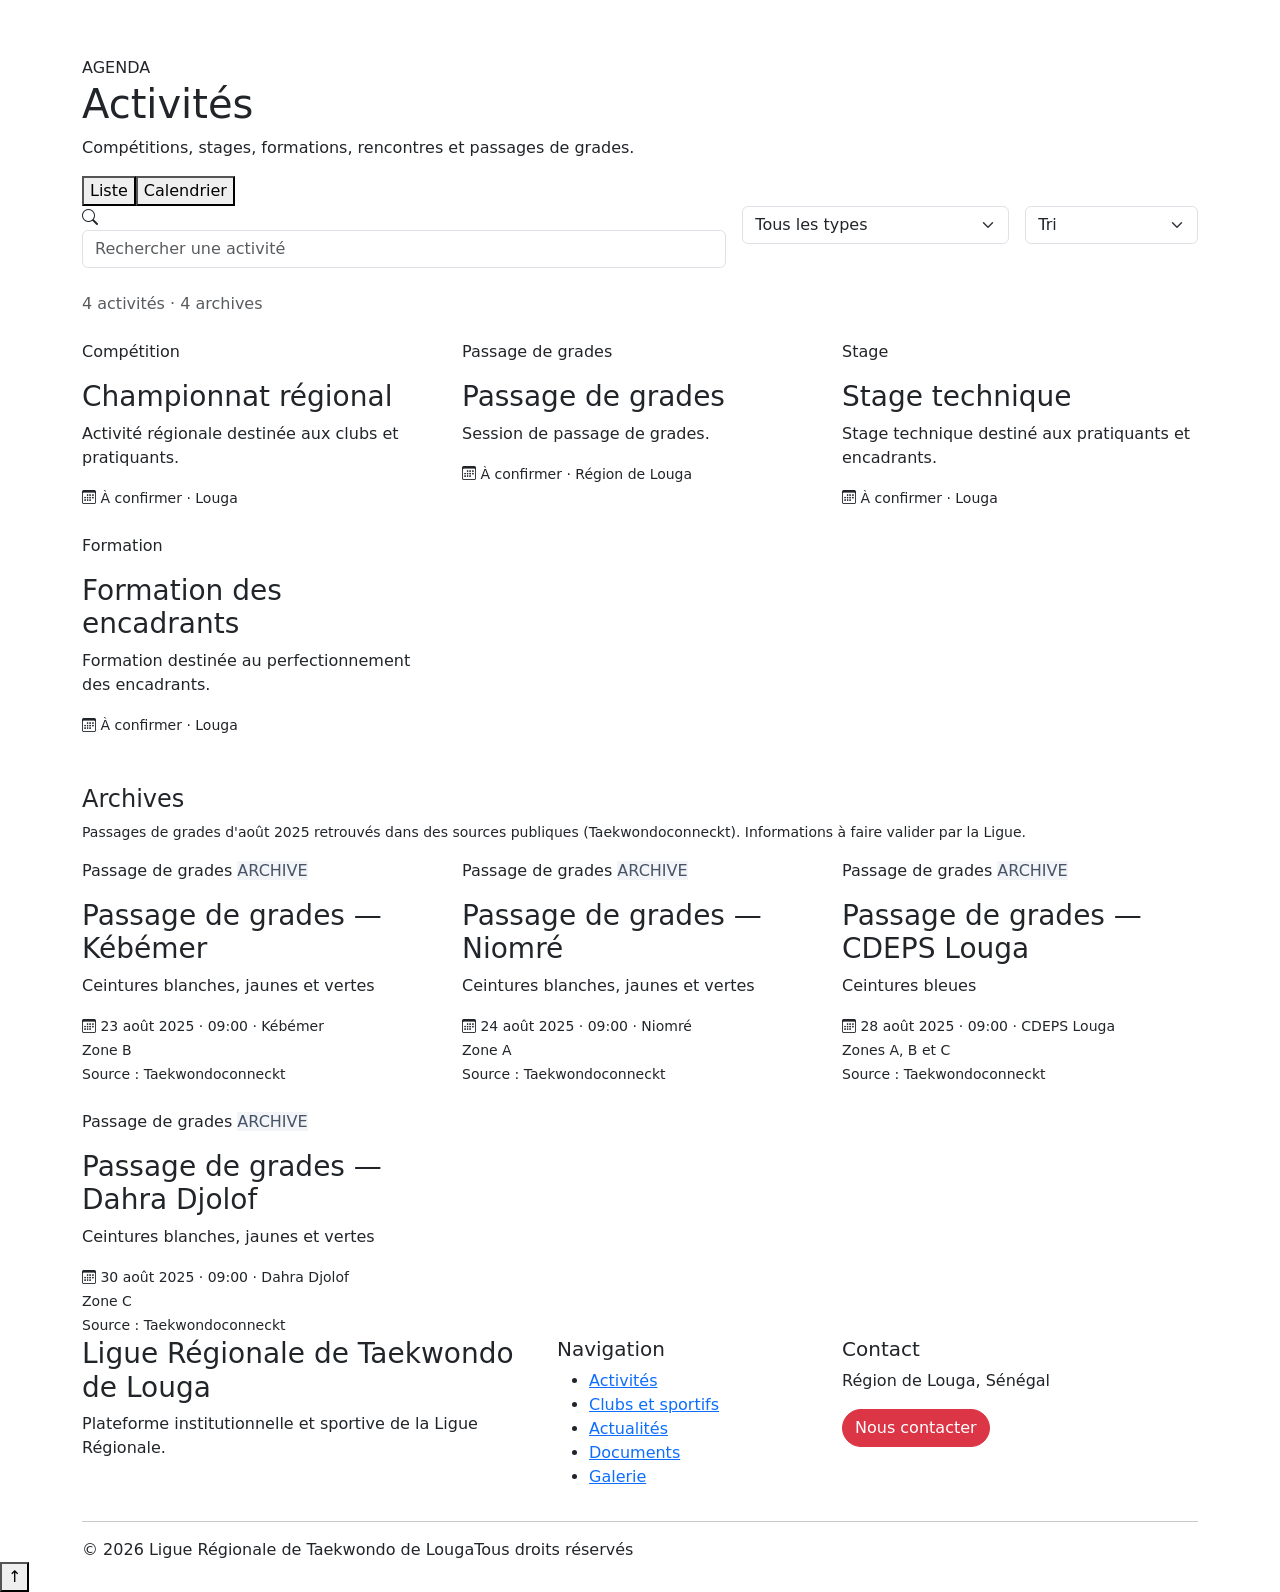
==== pages/activites.html @ bf47c0a0 "premier commit" ====
<!doctype html><html lang="fr"><head><meta charset="utf-8"><meta name="viewport" content="width=device-width,initial-scale=1"><title>Activités | Taekwondo Louga</title><meta name="description" content="Compétitions, stages, formations, rencontres, passages de grades et calendrier de la Ligue de Taekwondo de Louga."><meta name="theme-color" content="#101828"><meta property="og:type" content="website"><meta property="og:site_name" content="Ligue Régionale de Taekwondo de Louga"><meta property="og:locale" content="fr_FR"><meta property="og:title" content="Activités | Taekwondo Louga"><meta property="og:description" content="Compétitions, stages, formations, rencontres, passages de grades et calendrier de la Ligue de Taekwondo de Louga."><link rel="icon" href="../assets/images/favicon.svg" type="image/svg+xml"><link rel="apple-touch-icon" href="../assets/images/apple-touch-icon.png"><link href="https://cdn.jsdelivr.net/npm/bootstrap@5.3.3/dist/css/bootstrap.min.css" rel="stylesheet"><link href="https://cdn.jsdelivr.net/npm/bootstrap-icons@1.11.3/font/bootstrap-icons.css" rel="stylesheet"><link rel="stylesheet" href="../css/style.css"><link rel="stylesheet" href="../css/responsive.css"></head><body><div id="site-nav"></div><section class="page-hero"><div class="container"><span class="badge-soft">AGENDA</span><h1>Activités</h1><p>Compétitions, stages, formations, rencontres et passages de grades.</p></div></section><section class="section-padding"><div class="container" data-tabs><div class="tabs-bar" role="tablist"><button type="button" class="tab-btn" role="tab" data-tab="liste">Liste</button><button type="button" class="tab-btn" role="tab" data-tab="calendrier">Calendrier</button></div><div id="p-liste" class="tab-panel" role="tabpanel"><div class="row g-3 mb-4"><div class="col-lg-7"><div class="search-box"><i class="bi bi-search"></i><input id="searchEvents" class="form-control" placeholder="Rechercher une activité" aria-label="Rechercher une activité"></div></div><div class="col-lg-3"><select id="filterType" class="form-select" aria-label="Type d'activité"><option value="tous">Tous les types</option><option value="competition">Compétitions</option><option value="rencontre">Rencontres</option><option value="stage">Stages</option><option value="formation">Formations</option><option value="grade">Grades</option></select></div><div class="col-lg-2"><select id="sortEvents" class="form-select" aria-label="Tri"><option value="default">Tri</option><option value="name">Nom</option><option value="type">Type</option></select></div></div><div class="mb-4 text-muted" id="eventsCounter"></div><div class="row g-4" id="liste-evenements"></div><div id="archivesBlock" class="mt-5 d-none"><h2 class="h4">Archives</h2><p class="muted small">Passages de grades d'août 2025 retrouvés dans des sources publiques (Taekwondoconneckt). Informations à faire valider par la Ligue.</p><div class="row g-4" id="liste-archives"></div></div><div class="empty-state d-none" id="emptyEvents">Aucune activité.</div></div><div id="p-calendrier" class="tab-panel" role="tabpanel"><div class="calendar-controls"><button id="prevMonth" type="button" class="btn btn-outline-dark" aria-label="Mois précédent">←</button><h2 id="calendarTitle" class="h4 mb-0"></h2><div><button id="todayMonth" type="button" class="btn btn-outline-danger">Aujourd'hui</button> <button id="nextMonth" type="button" class="btn btn-outline-dark" aria-label="Mois suivant">→</button></div></div><div class="calendar-grid" id="calendarGrid"></div></div></div></section><div id="site-footer"></div><script src="https://cdn.jsdelivr.net/npm/bootstrap@5.3.3/dist/js/bootstrap.bundle.min.js"></script><script src="../js/data.js"></script><script src="../js/app.js"></script><script src="../js/louga-events.js"></script><script src="../js/events.js"></script><script src="../js/calendar.js"></script></body></html>
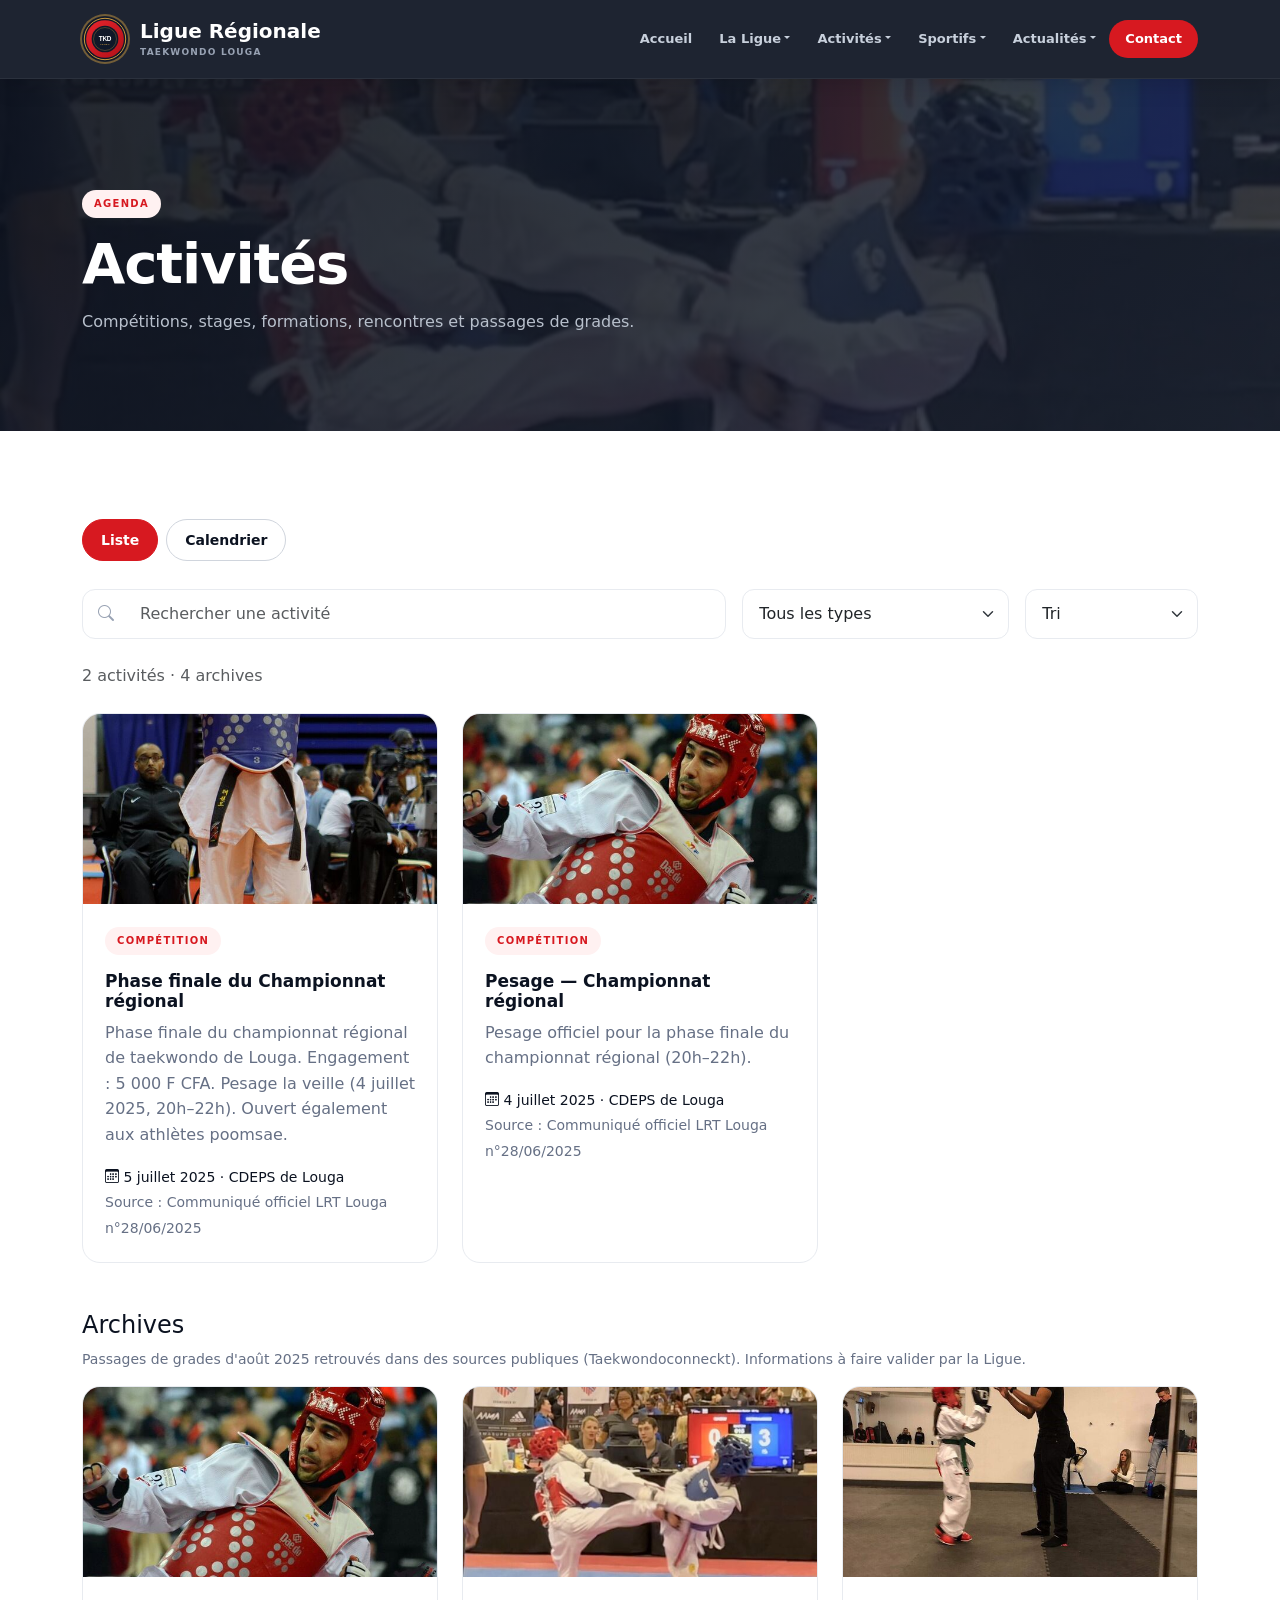
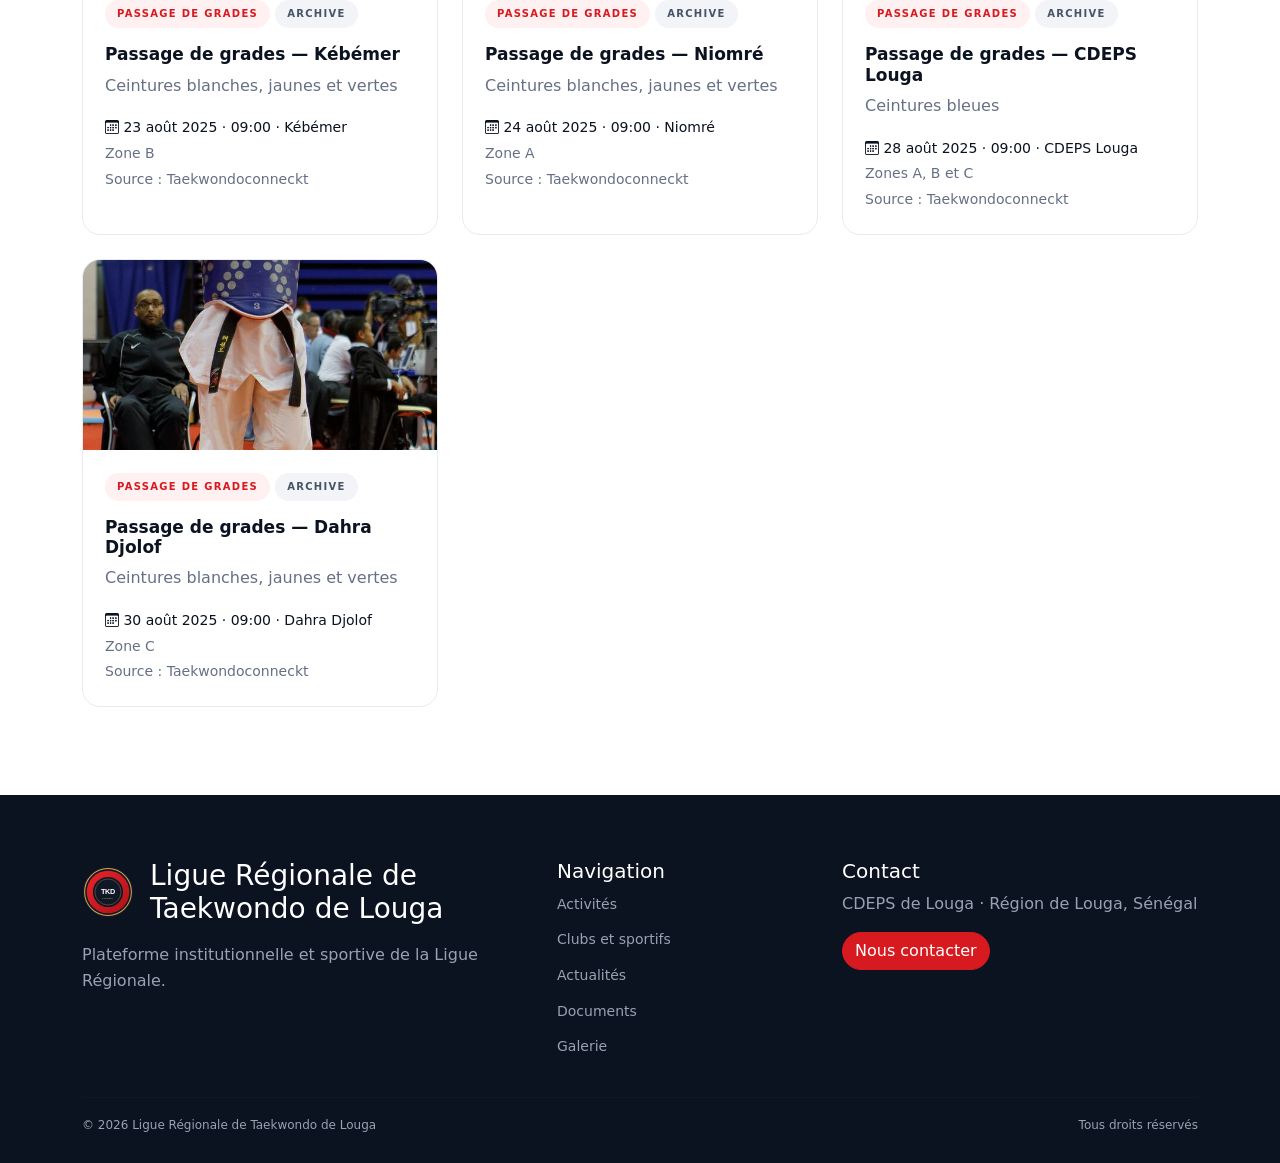
==== commit 4b2b6f82: "presque" ====
--- a/pages/activites.html
+++ b/pages/activites.html
@@ -1 +1 @@
-<!doctype html><html lang="fr"><head><meta charset="utf-8"><meta name="viewport" content="width=device-width,initial-scale=1"><title>Activités | Taekwondo Louga</title><meta name="description" content="Compétitions, stages, formations, rencontres, passages de grades et calendrier de la Ligue de Taekwondo de Louga."><meta name="theme-color" content="#101828"><meta property="og:type" content="website"><meta property="og:site_name" content="Ligue Régionale de Taekwondo de Louga"><meta property="og:locale" content="fr_FR"><meta property="og:title" content="Activités | Taekwondo Louga"><meta property="og:description" content="Compétitions, stages, formations, rencontres, passages de grades et calendrier de la Ligue de Taekwondo de Louga."><link rel="icon" href="../assets/images/favicon.svg" type="image/svg+xml"><link rel="apple-touch-icon" href="../assets/images/apple-touch-icon.png"><link href="https://cdn.jsdelivr.net/npm/bootstrap@5.3.3/dist/css/bootstrap.min.css" rel="stylesheet"><link href="https://cdn.jsdelivr.net/npm/bootstrap-icons@1.11.3/font/bootstrap-icons.css" rel="stylesheet"><link rel="stylesheet" href="../css/style.css"><link rel="stylesheet" href="../css/responsive.css"></head><body><div id="site-nav"></div><section class="page-hero"><div class="container"><span class="badge-soft">AGENDA</span><h1>Activités</h1><p>Compétitions, stages, formations, rencontres et passages de grades.</p></div></section><section class="section-padding"><div class="container" data-tabs><div class="tabs-bar" role="tablist"><button type="button" class="tab-btn" role="tab" data-tab="liste">Liste</button><button type="button" class="tab-btn" role="tab" data-tab="calendrier">Calendrier</button></div><div id="p-liste" class="tab-panel" role="tabpanel"><div class="row g-3 mb-4"><div class="col-lg-7"><div class="search-box"><i class="bi bi-search"></i><input id="searchEvents" class="form-control" placeholder="Rechercher une activité" aria-label="Rechercher une activité"></div></div><div class="col-lg-3"><select id="filterType" class="form-select" aria-label="Type d'activité"><option value="tous">Tous les types</option><option value="competition">Compétitions</option><option value="rencontre">Rencontres</option><option value="stage">Stages</option><option value="formation">Formations</option><option value="grade">Grades</option></select></div><div class="col-lg-2"><select id="sortEvents" class="form-select" aria-label="Tri"><option value="default">Tri</option><option value="name">Nom</option><option value="type">Type</option></select></div></div><div class="mb-4 text-muted" id="eventsCounter"></div><div class="row g-4" id="liste-evenements"></div><div id="archivesBlock" class="mt-5 d-none"><h2 class="h4">Archives</h2><p class="muted small">Passages de grades d'août 2025 retrouvés dans des sources publiques (Taekwondoconneckt). Informations à faire valider par la Ligue.</p><div class="row g-4" id="liste-archives"></div></div><div class="empty-state d-none" id="emptyEvents">Aucune activité.</div></div><div id="p-calendrier" class="tab-panel" role="tabpanel"><div class="calendar-controls"><button id="prevMonth" type="button" class="btn btn-outline-dark" aria-label="Mois précédent">←</button><h2 id="calendarTitle" class="h4 mb-0"></h2><div><button id="todayMonth" type="button" class="btn btn-outline-danger">Aujourd'hui</button> <button id="nextMonth" type="button" class="btn btn-outline-dark" aria-label="Mois suivant">→</button></div></div><div class="calendar-grid" id="calendarGrid"></div></div></div></section><div id="site-footer"></div><script src="https://cdn.jsdelivr.net/npm/bootstrap@5.3.3/dist/js/bootstrap.bundle.min.js"></script><script src="../js/data.js"></script><script src="../js/app.js"></script><script src="../js/louga-events.js"></script><script src="../js/events.js"></script><script src="../js/calendar.js"></script></body></html>+<!doctype html><html lang="fr"><head><meta charset="utf-8"><meta name="viewport" content="width=device-width,initial-scale=1"><title>Activités | Taekwondo Louga</title><meta name="description" content="Compétitions, stages, formations, rencontres, passages de grades et calendrier de la Ligue de Taekwondo de Louga."><meta name="theme-color" content="#101828"><meta property="og:type" content="website"><meta property="og:site_name" content="Ligue Régionale de Taekwondo de Louga"><meta property="og:locale" content="fr_FR"><meta property="og:title" content="Activités | Taekwondo Louga"><meta property="og:description" content="Compétitions, stages, formations, rencontres, passages de grades et calendrier de la Ligue de Taekwondo de Louga."><link rel="icon" href="../assets/images/favicon.svg" type="image/svg+xml"><link rel="apple-touch-icon" href="../assets/images/apple-touch-icon.png"><link href="https://cdn.jsdelivr.net/npm/bootstrap@5.3.3/dist/css/bootstrap.min.css" rel="stylesheet"><link href="https://cdn.jsdelivr.net/npm/bootstrap-icons@1.11.3/font/bootstrap-icons.css" rel="stylesheet"><link rel="stylesheet" href="../assets/css/style.css"><link rel="stylesheet" href="../assets/css/responsive.css"></head><body><div id="site-nav"></div><section class="page-hero"><div class="container"><span class="badge-soft">AGENDA</span><h1>Activités</h1><p>Compétitions, stages, formations, rencontres et passages de grades.</p></div></section><section class="section-padding"><div class="container" data-tabs><div class="tabs-bar" role="tablist"><button type="button" class="tab-btn" role="tab" data-tab="liste">Liste</button><button type="button" class="tab-btn" role="tab" data-tab="calendrier">Calendrier</button></div><div id="p-liste" class="tab-panel" role="tabpanel"><div class="row g-3 mb-4"><div class="col-lg-7"><div class="search-box"><i class="bi bi-search"></i><input id="searchEvents" class="form-control" placeholder="Rechercher une activité" aria-label="Rechercher une activité"></div></div><div class="col-lg-3"><select id="filterType" class="form-select" aria-label="Type d'activité"><option value="tous">Tous les types</option><option value="competition">Compétitions</option><option value="rencontre">Rencontres</option><option value="stage">Stages</option><option value="formation">Formations</option><option value="grade">Grades</option></select></div><div class="col-lg-2"><select id="sortEvents" class="form-select" aria-label="Tri"><option value="default">Tri</option><option value="name">Nom</option><option value="type">Type</option></select></div></div><div class="mb-4 text-muted" id="eventsCounter"></div><div class="row g-4" id="liste-evenements"></div><div id="archivesBlock" class="mt-5 d-none"><h2 class="h4">Archives</h2><p class="muted small">Passages de grades d'août 2025 retrouvés dans des sources publiques (Taekwondoconneckt). Informations à faire valider par la Ligue.</p><div class="row g-4" id="liste-archives"></div></div><div class="empty-state d-none" id="emptyEvents">Aucune activité.</div></div><div id="p-calendrier" class="tab-panel" role="tabpanel"><div class="calendar-controls"><button id="prevMonth" type="button" class="btn btn-outline-dark" aria-label="Mois précédent">←</button><h2 id="calendarTitle" class="h4 mb-0"></h2><div><button id="todayMonth" type="button" class="btn btn-outline-danger">Aujourd'hui</button> <button id="nextMonth" type="button" class="btn btn-outline-dark" aria-label="Mois suivant">→</button></div></div><div class="calendar-grid" id="calendarGrid"></div></div></div></section><div id="site-footer"></div><script src="https://cdn.jsdelivr.net/npm/bootstrap@5.3.3/dist/js/bootstrap.bundle.min.js"></script><script src="../js/data.js"></script><script src="../js/app.js"></script><script src="../js/louga-events.js"></script><script src="../js/events.js"></script><script src="../js/calendar.js"></script></body></html>
--- a/assets/css/style.css
+++ b/assets/css/style.css
@@ -0,0 +1,216 @@
+@import url('https://fonts.googleapis.com/css2?family=Inter:wght@400;500;600;700;800&display=swap');
+
+:root{
+  --navy:#0b1220;
+  --navy-soft:#152033;
+  --red:#d71920;
+  --red-soft:#fff1f1;
+  --gold:#d9a441;
+  --muted:#667085;
+  --light:#f6f7f9;
+  --border:#e8ebf0;
+  --shadow:0 10px 30px rgba(16,24,40,.08);
+  --shadow-lg:0 20px 50px rgba(16,24,40,.14);
+  --radius:18px;
+  --radius-sm:12px;
+  --transition:.28s ease;
+}
+
+*{box-sizing:border-box}
+html{scroll-behavior:smooth}
+body{font-family:Inter,system-ui,Arial,sans-serif;color:var(--navy);background:#fff;line-height:1.6;margin:0}
+img{max-width:100%;height:auto;display:block}
+a{text-decoration:none;color:inherit;transition:color var(--transition)}
+
+/* Header */
+.site-header{position:sticky;top:0;z-index:1000;background:rgba(11,18,32,.92);backdrop-filter:blur(12px);-webkit-backdrop-filter:blur(12px);border-bottom:1px solid rgba(255,255,255,.06);box-shadow:0 4px 24px rgba(0,0,0,.15)}
+.navbar{min-height:78px;padding-top:.4rem;padding-bottom:.4rem}
+.navbar-brand{display:flex;align-items:center;gap:12px;font-weight:800;color:#fff!important}
+.brand-logo{width:46px;height:46px;border-radius:50%;object-fit:cover;flex-shrink:0;box-shadow:0 0 0 2px rgba(217,164,65,.45)}
+.brand-mark{width:46px;height:46px;border-radius:50%;background:var(--red);display:grid;place-items:center;font-size:13px;font-weight:800;color:#fff}
+.brand-text{display:flex;flex-direction:column;line-height:1.15}
+.brand-text small{color:#98a2b3;font-size:9px;text-transform:uppercase;letter-spacing:1.2px;margin-top:4px;font-weight:600}
+.nav-link{font-size:13px;font-weight:600;color:#c8d0dc!important;padding:.55rem .85rem!important;border-radius:999px;transition:var(--transition)}
+.nav-link:hover,.nav-link.active{color:#fff!important;background:rgba(255,255,255,.06)}
+.nav-contact{background:var(--red)!important;color:#fff!important;border-radius:50px;padding-left:16px!important;padding-right:16px!important}
+.nav-contact:hover{background:#b8141a!important;color:#fff!important}
+.dropdown-menu{border:0;border-radius:14px;padding:8px;box-shadow:var(--shadow-lg);margin-top:8px}
+.dropdown-item{font-size:13px;border-radius:8px;padding:10px 14px;font-weight:500}
+.dropdown-item:hover{background:var(--red-soft);color:var(--red)}
+
+/* Hero */
+.hero{
+  min-height:640px;
+  display:flex;align-items:center;
+  background:linear-gradient(125deg,rgba(11,18,32,.88),rgba(21,32,51,.72)),url('../images/photos/hero.jpg') center/cover no-repeat;
+  color:#fff;position:relative;overflow:hidden
+}
+.hero::after{
+  content:"";position:absolute;inset:auto 0 0 0;height:120px;
+  background:linear-gradient(to top,#fff,transparent);pointer-events:none
+}
+.hero .container{position:relative;z-index:2}
+.hero h1{font-size:clamp(42px,7vw,76px);font-weight:800;margin:14px 0 16px;letter-spacing:-.02em;line-height:1.05}
+.hero p{max-width:620px;color:#d0d5dd;font-size:18px;line-height:1.75;margin-bottom:28px}
+.hero .btn{font-weight:600;padding:.7rem 1.5rem}
+
+/* Page hero */
+.page-hero{
+  padding:110px 0 80px;
+  background:linear-gradient(135deg,rgba(11,18,32,.9),rgba(21,32,51,.8)),url('../images/photos/combat-aau.jpg') center/cover no-repeat;
+  color:#fff;position:relative
+}
+.page-hero .container{position:relative;z-index:2}
+.page-hero h1{font-size:clamp(34px,5.5vw,56px);font-weight:800;margin:12px 0;letter-spacing:-.02em}
+.page-hero p{max-width:640px;color:#b8c0cc;font-size:16px}
+
+/* Sections */
+.section-padding{padding:88px 0}
+.section-title{margin-bottom:40px}
+.section-title h2{font-weight:800;margin-top:10px;font-size:clamp(26px,3.5vw,36px);letter-spacing:-.02em}
+.badge-soft{
+  display:inline-block;padding:6px 12px;border-radius:50px;
+  background:var(--red-soft);color:var(--red);
+  font-size:10px;font-weight:800;letter-spacing:1.3px;text-transform:uppercase
+}
+.bg-light{background:var(--light)!important}
+
+/* Cards */
+.card-pro,.news-card,.club-card,.athlete-card,.gallery-card,.document-card,.leader-card,.value-card,.domain-card,.mission-item,.organization-node,.stat-card{
+  border:1px solid var(--border);border-radius:var(--radius);background:#fff;
+  transition:transform var(--transition),box-shadow var(--transition);overflow:hidden
+}
+.card-pro:hover,.news-card:hover,.club-card:hover,.athlete-card:hover,.gallery-card:hover,.document-card:hover,.value-card:hover,.domain-card:hover,.stat-card:hover{
+  transform:translateY(-6px);box-shadow:var(--shadow-lg)
+}
+.card-pro{height:100%}
+.card-body-pro{padding:22px}
+.card-body-pro h3{font-size:17px;font-weight:700;margin-bottom:8px}
+.muted{color:var(--muted)}
+
+.event-card-image{height:190px;overflow:hidden}
+.event-card-image img{width:100%;height:100%;object-fit:cover;transition:transform .5s ease}
+.card-pro:hover .event-card-image img{transform:scale(1.06)}
+
+.news-card img,.athlete-card img,.club-card img{width:100%;object-fit:cover}
+.news-card img{height:200px}
+.athlete-card img{height:230px}
+.club-card img{height:180px}
+.news-content,.club-content,.athlete-content,.document-card-body,.gallery-content{padding:18px 20px 22px}
+.news-content h3,.club-content h3,.athlete-content h3{font-size:17px;font-weight:700}
+
+/* Gallery */
+.gallery-image{height:220px;position:relative;overflow:hidden}
+.gallery-image img{width:100%;height:100%;object-fit:cover;transition:transform .5s ease}
+.gallery-card:hover img{transform:scale(1.07)}
+.gallery-overlay{
+  position:absolute;inset:0;background:rgba(11,18,32,.55);color:#fff;
+  display:grid;place-items:center;font-size:28px;opacity:0;transition:opacity var(--transition)
+}
+.gallery-card:hover .gallery-overlay{opacity:1}
+
+/* Stats */
+.stat-card{padding:28px 18px;text-align:center;height:100%}
+.stat-num{font-size:clamp(30px,4vw,42px);font-weight:800;color:var(--red);line-height:1.1}
+.stat-label{font-weight:700;margin-top:8px;font-size:14px}
+
+/* CTA */
+.cta{
+  padding:48px 44px;border-radius:24px;
+  background:linear-gradient(135deg,var(--navy),var(--navy-soft));color:#fff;
+  display:flex;justify-content:space-between;align-items:center;gap:28px;flex-wrap:wrap;
+  box-shadow:var(--shadow-lg)
+}
+.cta p{color:#98a2b3;margin:8px 0 0}
+.cta h2{font-weight:800;margin:8px 0 0}
+
+/* Forms */
+.form-control,.form-select{border-radius:12px;padding:.75rem 1rem;border-color:var(--border)}
+.form-control:focus,.form-select:focus{border-color:var(--red);box-shadow:0 0 0 4px rgba(215,25,32,.12)}
+.search-box{display:flex;align-items:center;gap:10px;border:1px solid var(--border);border-radius:13px;padding:0 15px;background:#fff}
+.search-box i{color:#98a2b3}
+.search-box input{border:0!important;box-shadow:none!important}
+.contact-form-card{padding:32px;border:1px solid var(--border);border-radius:22px;box-shadow:var(--shadow)}
+.contact-info-item{display:flex;gap:14px;margin-bottom:22px}
+.contact-icon{width:48px;height:48px;flex:none;border-radius:14px;background:var(--red-soft);color:var(--red);display:grid;place-items:center;font-size:18px}
+
+/* Institution / values */
+.institution-visual{
+  min-height:380px;border-radius:28px;
+  background:linear-gradient(145deg,rgba(11,18,32,.88),rgba(21,32,51,.75)),url('../images/photos/combat-brannstam.jpg') center/cover;
+  color:#fff;display:grid;place-items:center;text-align:center;padding:40px
+}
+.institution-icon{width:100px;height:100px;border-radius:28px;background:var(--red);display:grid;place-items:center;font-size:48px}
+.value-card,.mission-item,.organization-node,.domain-card{height:100%;padding:26px}
+.value-icon{width:52px;height:52px;border-radius:14px;background:var(--red-soft);color:var(--red);display:grid;place-items:center;font-size:22px;margin-bottom:14px}
+.leader-photo{height:180px;background:linear-gradient(145deg,var(--navy),var(--navy-soft));color:#667085;display:grid;place-items:center;font-size:64px}
+.leader-content{padding:18px 20px}
+.leader-content span{font-size:10px;font-weight:800;color:var(--red);letter-spacing:1.1px}
+
+/* Tables */
+.results-table-wrapper{overflow:auto;border:1px solid var(--border);border-radius:var(--radius)}
+.results-table{min-width:800px}
+.ranking-points{font-size:22px;font-weight:800;color:var(--red)}
+.podium-card{padding:24px;border-radius:var(--radius);background:#fff;border:1px solid var(--border);text-align:center}
+
+/* Tabs */
+.tabs-bar{display:flex;gap:8px;flex-wrap:wrap;margin-bottom:28px}
+.tab-btn{
+  border:1px solid #d0d5dd;background:#fff;color:var(--navy);border-radius:50px;
+  padding:9px 18px;font-size:14px;font-weight:600;cursor:pointer;white-space:nowrap;transition:var(--transition)
+}
+.tab-btn:hover{border-color:var(--red);color:var(--red)}
+.tab-btn.active{background:var(--red);border-color:var(--red);color:#fff}
+.tab-panel[hidden]{display:none}
+[data-tabs]{scroll-margin-top:90px}
+
+/* Calendar */
+.calendar-grid{display:grid;grid-template-columns:repeat(7,1fr);border:1px solid var(--border);border-radius:var(--radius);overflow:hidden}
+.calendar-day{min-height:110px;min-width:0;overflow:hidden;padding:12px;border:1px solid var(--border);background:#fff}
+.calendar-day strong{font-size:14px}
+.calendar-controls{display:flex;gap:10px;align-items:center;justify-content:space-between;margin-bottom:20px}
+
+/* Empty */
+.empty-state{text-align:center;padding:56px 20px;border:1px dashed #d0d5dd;border-radius:var(--radius);background:#fafbfc}
+.empty-icon{font-size:42px;color:var(--red)}
+
+/* Footer */
+.site-footer{background:var(--navy);color:#fff;padding:64px 0 28px}
+.site-footer p{color:#98a2b3}
+.footer-links{list-style:none;padding:0;margin:0}
+.footer-links li{margin-bottom:10px}
+.footer-links a{color:#98a2b3;font-size:14px}
+.footer-links a:hover{color:#fff}
+.footer-bottom{display:flex;justify-content:space-between;flex-wrap:wrap;gap:10px;color:#98a2b3;font-size:12px;margin-top:8px}
+.site-footer hr{border-color:rgba(255,255,255,.08);margin:28px 0 18px}
+
+/* Back to top */
+.back-to-top{
+  position:fixed;right:22px;bottom:22px;width:48px;height:48px;border:0;border-radius:50%;
+  background:var(--red);color:#fff;display:grid;place-items:center;
+  opacity:0;visibility:hidden;transition:var(--transition);z-index:999;box-shadow:0 8px 20px rgba(215,25,32,.35)
+}
+.back-to-top.show{opacity:1;visibility:visible}
+.back-to-top:hover{transform:translateY(-3px)}
+
+/* Animations */
+.reveal{opacity:0;transform:translateY(22px);transition:.7s ease}
+.reveal-visible{opacity:1;transform:none}
+
+/* Breadcrumb */
+.breadcrumb-wrapper{padding:12px 0;background:var(--light);border-bottom:1px solid var(--border)}
+.breadcrumb{font-size:13px;margin:0}
+
+/* Buttons polish */
+.btn-danger{background:var(--red);border-color:var(--red)}
+.btn-danger:hover{background:#b8141a;border-color:#b8141a}
+.btn-outline-light:hover{color:var(--navy)}
+
+/* Document */
+.document-icon{font-size:34px;color:var(--red)}
+.gallery-modal{background:var(--navy);color:#fff}
+.gallery-modal a{color:#ff9aa0}
+.gallery-modal-image{width:100%;max-height:75vh;object-fit:contain;background:#000}
+
+/* Photo credit */
+.photo-credit{font-size:11px;color:#98a2b3;margin-top:6px}
--- a/assets/css/responsive.css
+++ b/assets/css/responsive.css
@@ -0,0 +1,37 @@
+/* Tablet */
+@media (max-width:1199px){
+  .site-header .navbar-nav{padding:14px 0}
+  .dropdown-menu{background:#152033;box-shadow:none}
+  .dropdown-item{color:#d0d5dd}
+  .dropdown-item:hover{background:#253047;color:#fff}
+  .hero{min-height:520px}
+  .section-padding{padding:64px 0}
+  .cta{padding:36px 28px}
+}
+
+/* Mobile */
+@media (max-width:767px){
+  .hero{min-height:480px;padding:40px 0}
+  .hero h1{font-size:36px}
+  .hero p{font-size:15px}
+  .page-hero{padding:80px 0 56px}
+  .page-hero h1{font-size:30px}
+  .section-padding{padding:48px 0}
+  .cta{flex-direction:column;align-items:flex-start;text-align:left}
+  .calendar-day{min-height:72px;padding:6px;font-size:12px}
+  .footer-bottom{flex-direction:column;text-align:center}
+  .stat-card{padding:20px 12px}
+  .brand-text small{display:none}
+  .tabs-bar{gap:6px}
+  .tab-btn{padding:8px 14px;font-size:13px}
+  .gallery-image{height:160px}
+  .event-card-image{height:160px}
+  .news-card img{height:170px}
+  .leader-photo{height:140px;font-size:48px}
+}
+
+@media (max-width:480px){
+  .navbar-brand .brand-text{font-size:14px}
+  .hero .btn{width:100%;margin-bottom:8px}
+  .hero .d-flex{flex-direction:column;align-items:stretch}
+}
